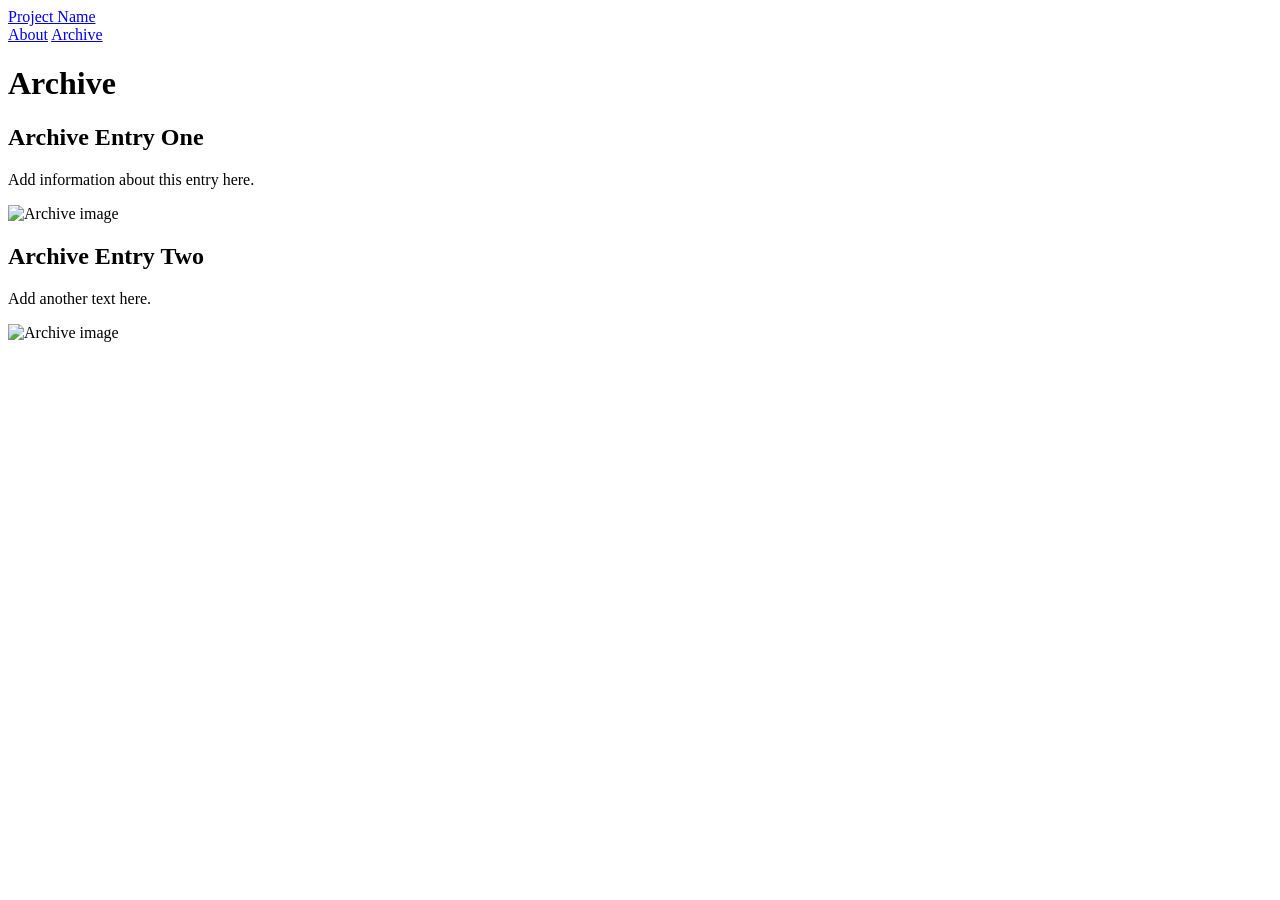
==== archive.html @ d58a5eec "Create archive.html" ====
<!DOCTYPE html>
<html lang="en">
<head>
    <meta charset="UTF-8">
    <meta name="viewport" content="width=device-width, initial-scale=1.0">

    <title>Archive — Project Name</title>

    <link rel="stylesheet" href="style.css">
</head>

<body>

    <header>
        <a class="project-title" href="index.html">Project Name</a>

        <nav>
            <a href="index.html">About</a>
            <a href="archive.html">Archive</a>
        </nav>
    </header>

    <main>
        <h1>Archive</h1>

        <section class="archive-entry">
            <h2>Archive Entry One</h2>

            <p>
                Add information about this entry here.
            </p>

            <img src="images/archive-image-1.jpg" alt="Archive image">
        </section>

        <section class="archive-entry">
            <h2>Archive Entry Two</h2>

            <p>
                Add another text here.
            </p>

            <img src="images/archive-image-2.jpg" alt="Archive image">
        </section>
    </main>

</body>
</html>
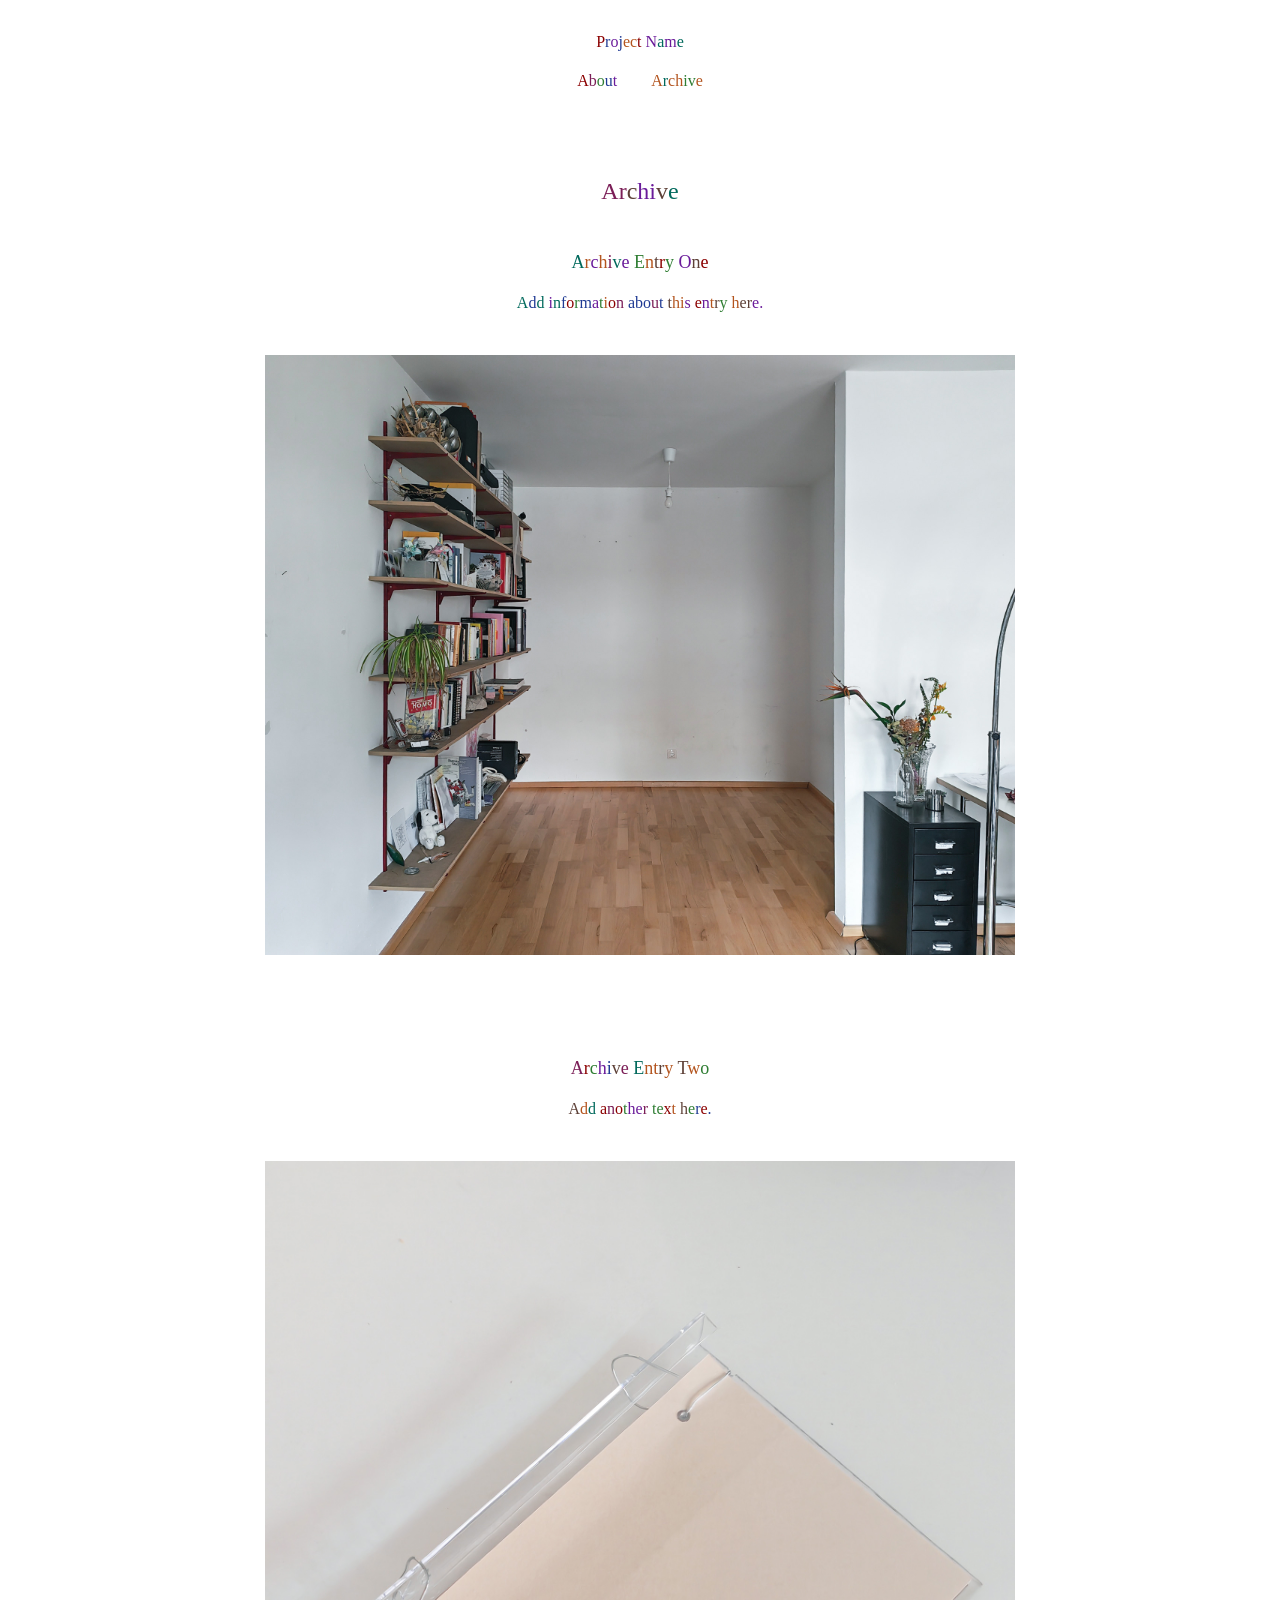
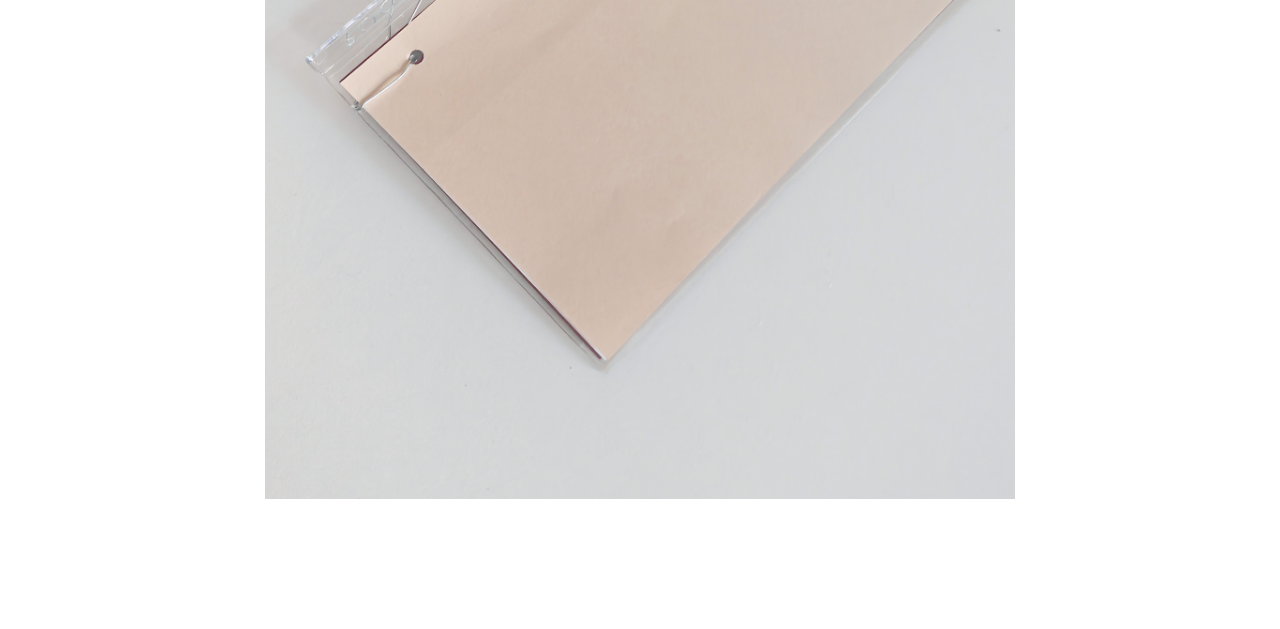
==== commit f2a713cb: "Update archive.html" ====
--- a/archive.html
+++ b/archive.html
@@ -44,5 +44,7 @@
         </section>
     </main>
 
+    <script src="script.js"></script>
+    
 </body>
 </html>
--- a/style.css
+++ b/style.css
@@ -0,0 +1,84 @@
+* {
+    box-sizing: border-box;
+}
+
+body {
+    margin: 0;
+    padding: 30px;
+
+    background: white;
+    color: black;
+
+    font-family: "Times New Roman", Times, serif;
+    font-size: 16px;
+    line-height: 1.5;
+    text-align: center;
+}
+
+header {
+    text-align: center;
+    margin-bottom: 80px;
+}
+
+.project-title {
+    color: black;
+    text-decoration: none;
+}
+
+nav {
+    margin-top: 15px;
+}
+
+nav a {
+    margin: 0 15px;
+    color: black;
+    text-decoration: none;
+}
+
+nav a:hover,
+.project-title:hover {
+    text-decoration: underline;
+}
+
+main {
+    max-width: 750px;
+    margin: 0 auto;
+}
+
+h1 {
+    margin: 0 0 40px;
+    font-size: 24px;
+    font-weight: normal;
+}
+
+h2 {
+    margin: 0 0 15px;
+    font-size: 18px;
+    font-weight: normal;
+}
+
+p {
+    max-width: 600px;
+    margin: 0 auto 30px;
+}
+
+img {
+    display: block;
+    width: 100%;
+    height: auto;
+    margin: 40px auto;
+}
+
+.archive-entry {
+    margin-bottom: 100px;
+}
+
+@media (max-width: 600px) {
+    body {
+        padding: 20px;
+    }
+
+    header {
+        margin-bottom: 60px;
+    }
+}
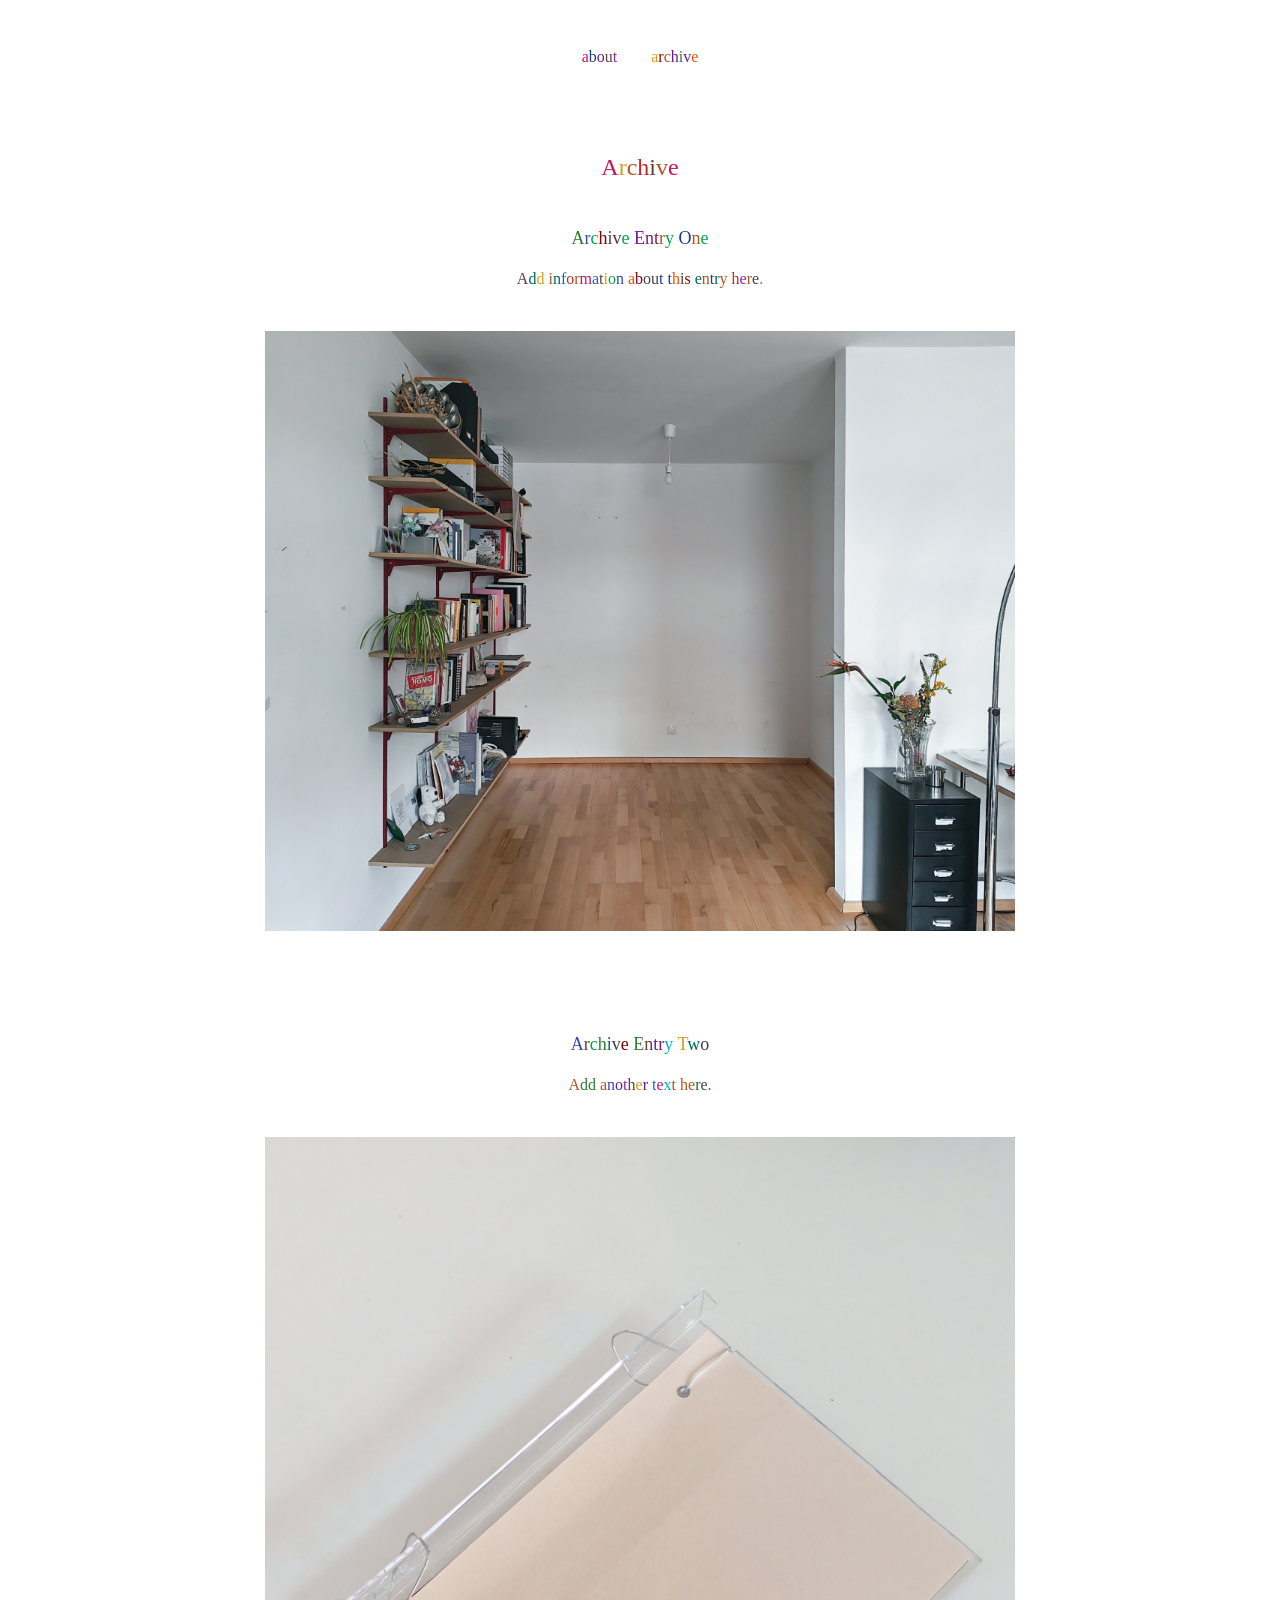
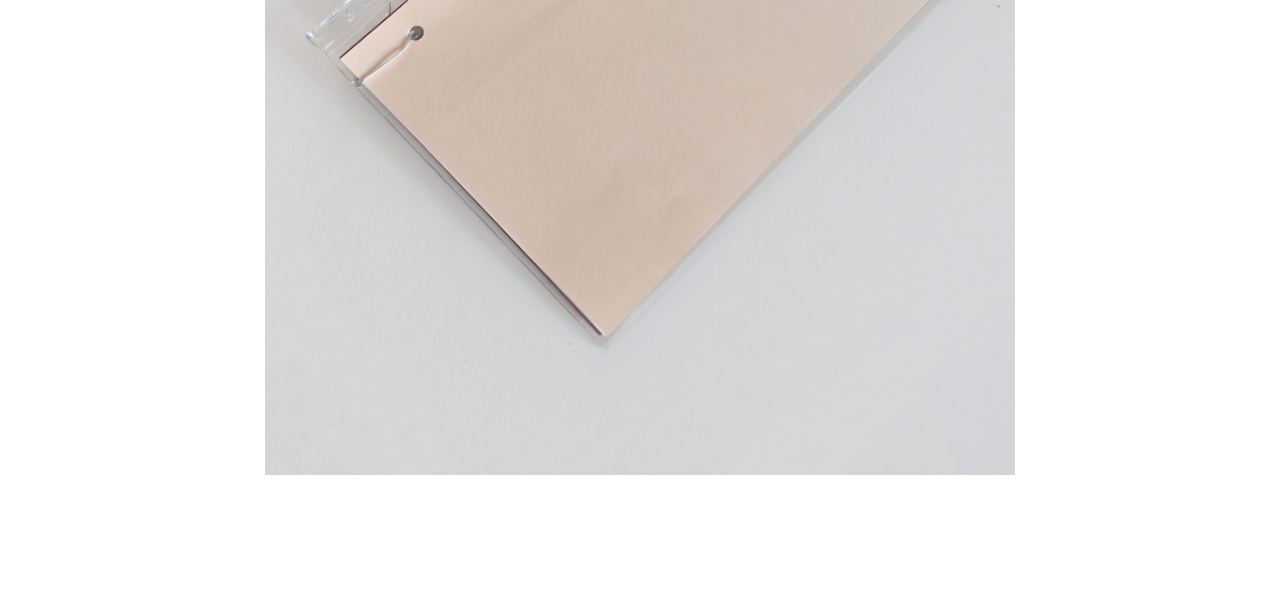
==== commit 23b3c675: "Update archive.html" ====
--- a/archive.html
+++ b/archive.html
@@ -12,11 +12,10 @@
 <body>
 
     <header>
-        <a class="project-title" href="index.html">Project Name</a>
 
         <nav>
-            <a href="index.html">About</a>
-            <a href="archive.html">Archive</a>
+            <a href="index.html">about</a>
+            <a href="archive.html">archive</a>
         </nav>
     </header>
 
--- a/style.css
+++ b/style.css
@@ -37,7 +37,7 @@
 
 nav a:hover,
 .project-title:hover {
-    text-decoration: underline;
+    font-weight: bold;
 }
 
 main {
@@ -58,8 +58,15 @@
 }
 
 p {
+
     max-width: 600px;
     margin: 0 auto 30px;
+    text-align: center;
+
+    word-break: normal;
+    overflow-wrap: normal;
+    hyphens: none;
+
 }
 
 img {
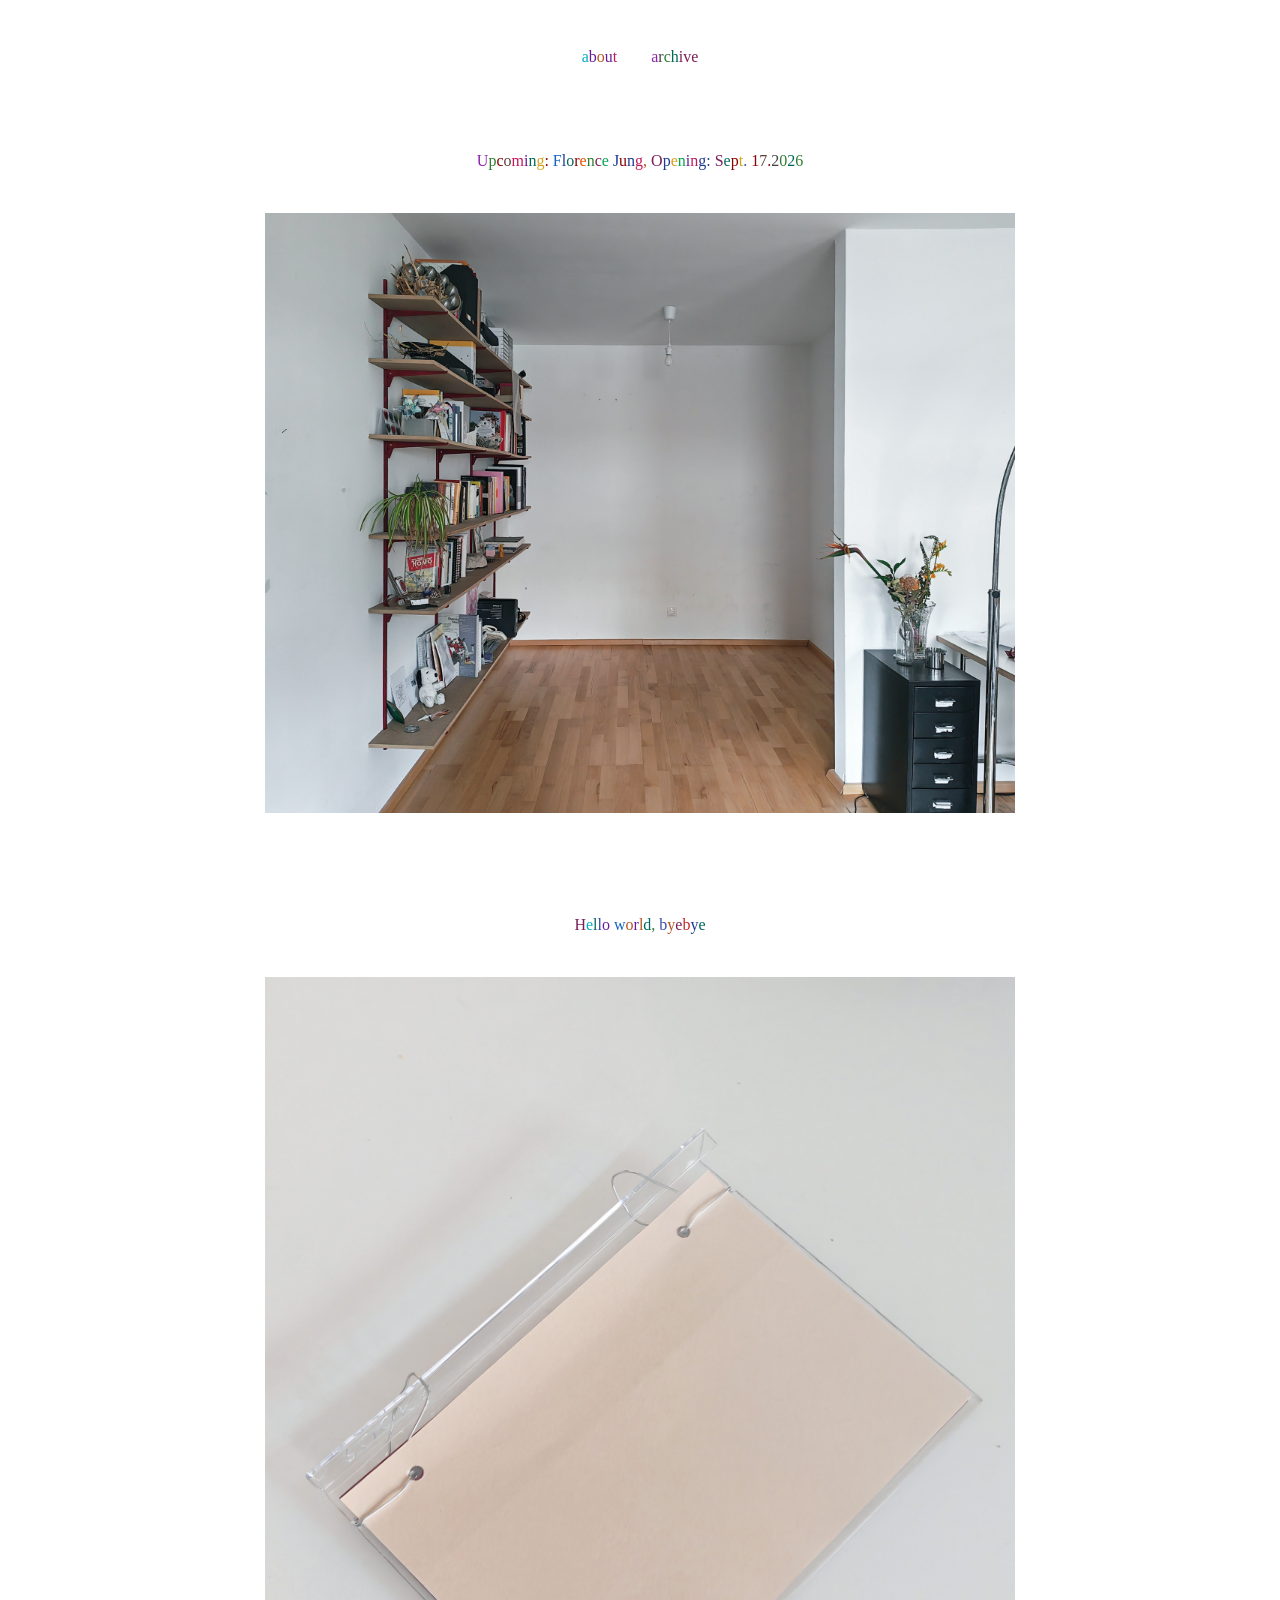
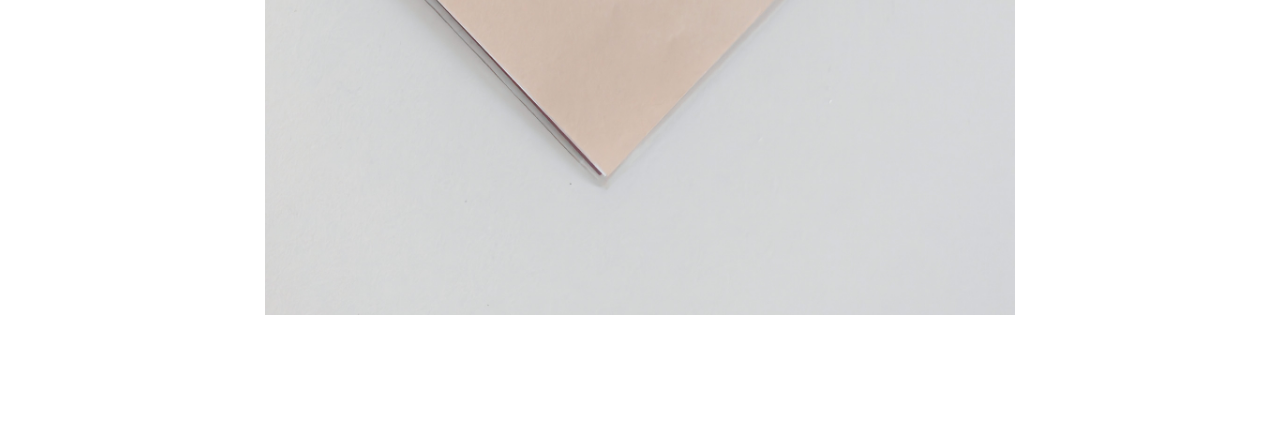
==== commit a19e8c1f: "Update archive.html" ====
--- a/archive.html
+++ b/archive.html
@@ -20,23 +20,20 @@
     </header>
 
     <main>
-        <h1>Archive</h1>
 
         <section class="archive-entry">
-            <h2>Archive Entry One</h2>
-
+            
             <p>
-                Add information about this entry here.
+                Upcoming: Florence Jung, Opening: Sept. 17.2026
             </p>
 
             <img src="images/archive-image-1.jpg" alt="Archive image">
         </section>
 
         <section class="archive-entry">
-            <h2>Archive Entry Two</h2>
 
             <p>
-                Add another text here.
+                Hello world, byebye
             </p>
 
             <img src="images/archive-image-2.jpg" alt="Archive image">
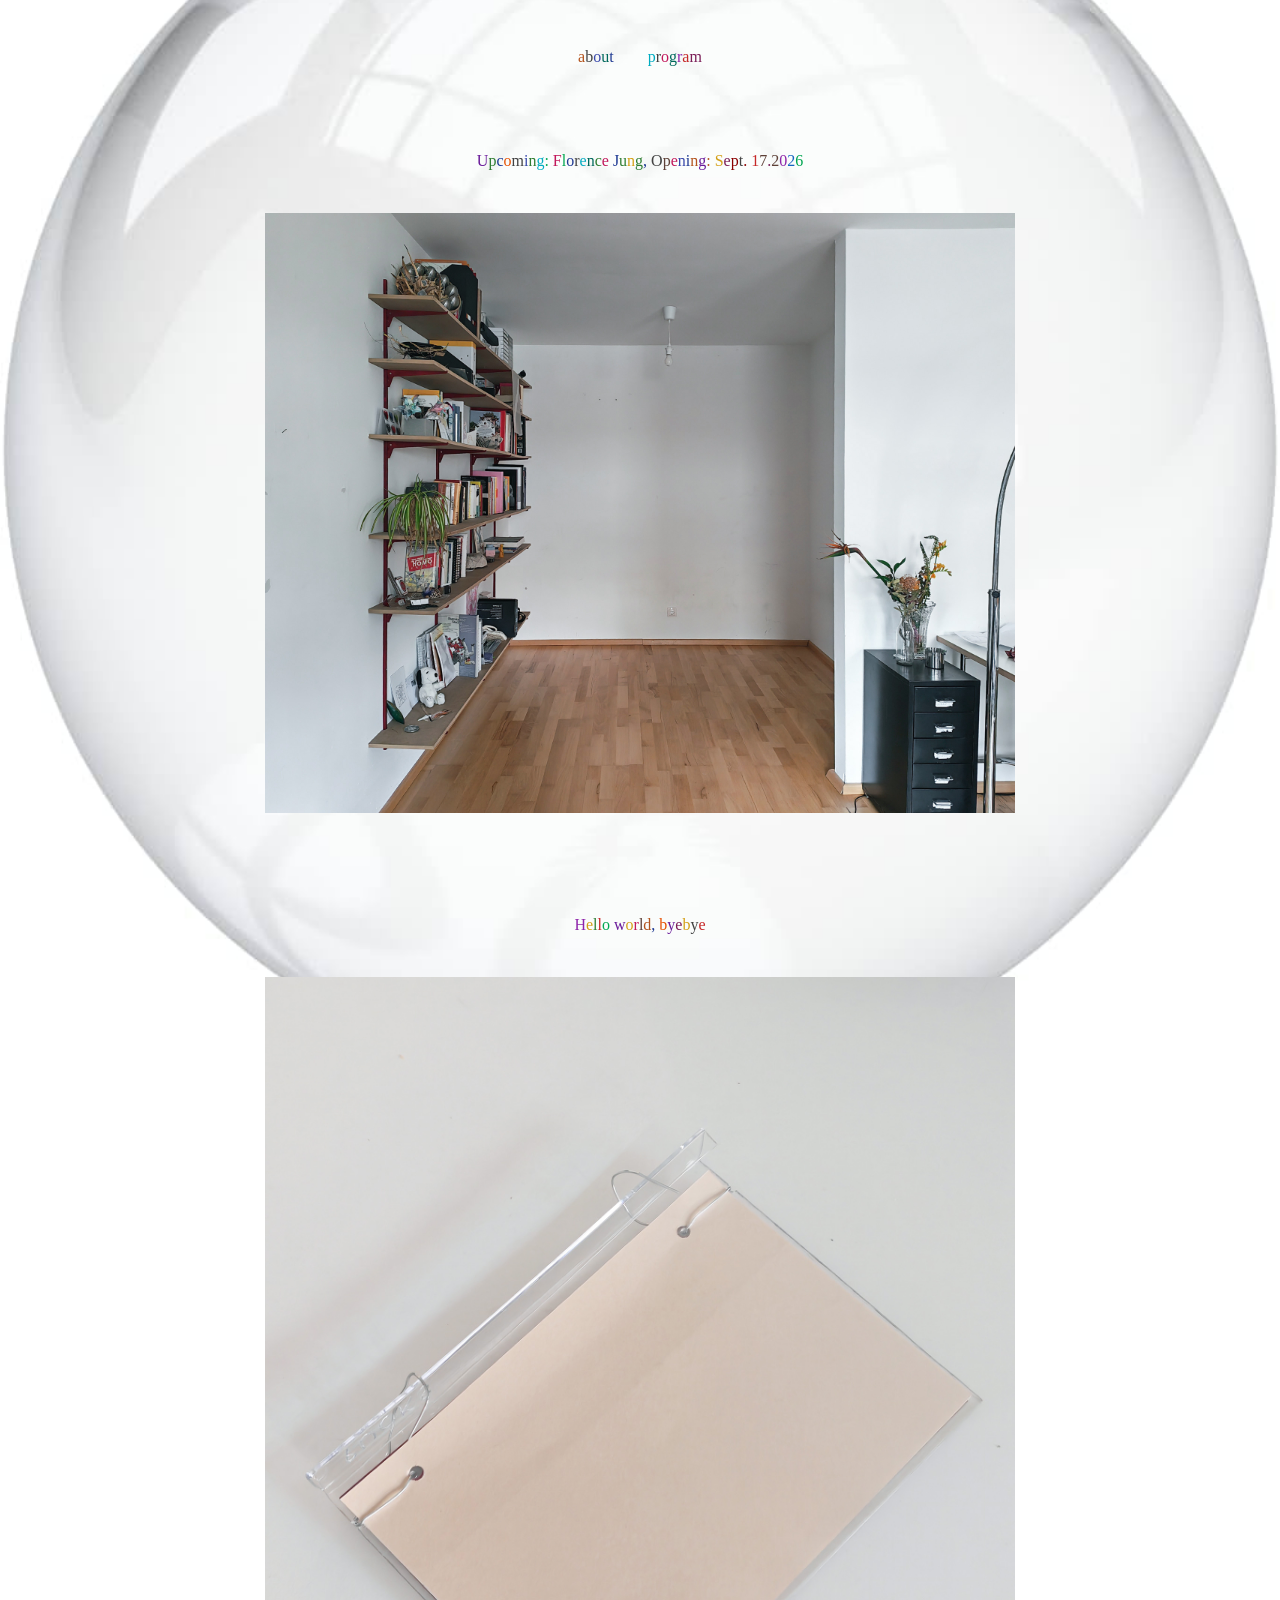
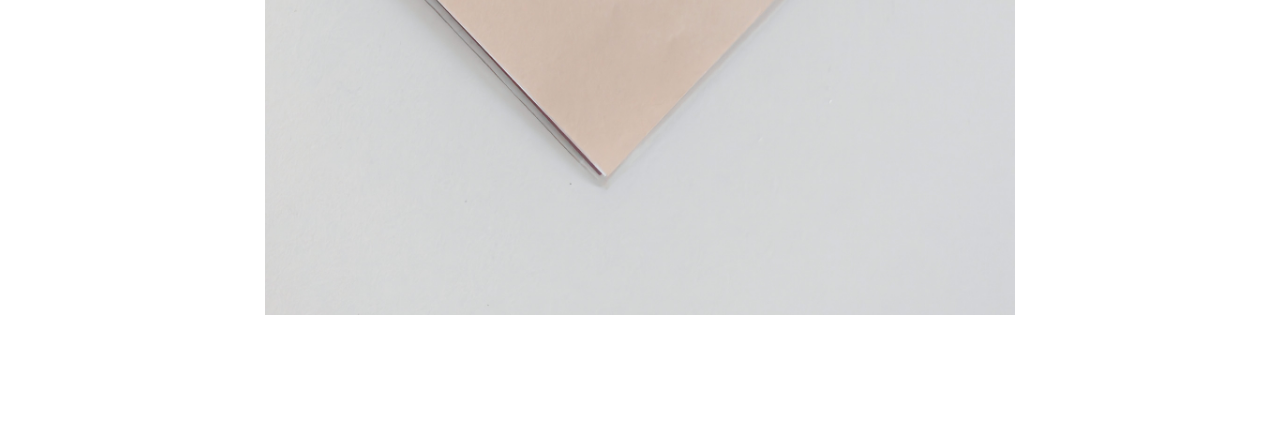
==== commit a629a0b6: "Update archive.html" ====
--- a/archive.html
+++ b/archive.html
@@ -15,7 +15,7 @@
 
         <nav>
             <a href="index.html">about</a>
-            <a href="archive.html">archive</a>
+            <a href="archive.html">program</a>
         </nav>
     </header>
 
--- a/style.css
+++ b/style.css
@@ -6,7 +6,12 @@
     margin: 0;
     padding: 30px;
 
-    background: white;
+    background-image: url("images/sphere.jpg");
+    background-size: cover;
+    background-position: center;
+    background-repeat: no-repeat;
+    background-attachment: fixed;
+
     color: black;
 
     font-family: "Times New Roman", Times, serif;
@@ -20,9 +25,14 @@
     margin-bottom: 80px;
 }
 
-.project-title {
-    color: black;
+a {
+    color: inherit;
     text-decoration: none;
+}
+
+a:hover {
+    text-decoration: none;
+    font-weight: bold;
 }
 
 nav {
@@ -31,13 +41,6 @@
 
 nav a {
     margin: 0 15px;
-    color: black;
-    text-decoration: none;
-}
-
-nav a:hover,
-.project-title:hover {
-    font-weight: bold;
 }
 
 main {
@@ -58,7 +61,6 @@
 }
 
 p {
-
     max-width: 600px;
     margin: 0 auto 30px;
     text-align: center;
@@ -66,7 +68,6 @@
     word-break: normal;
     overflow-wrap: normal;
     hyphens: none;
-
 }
 
 img {
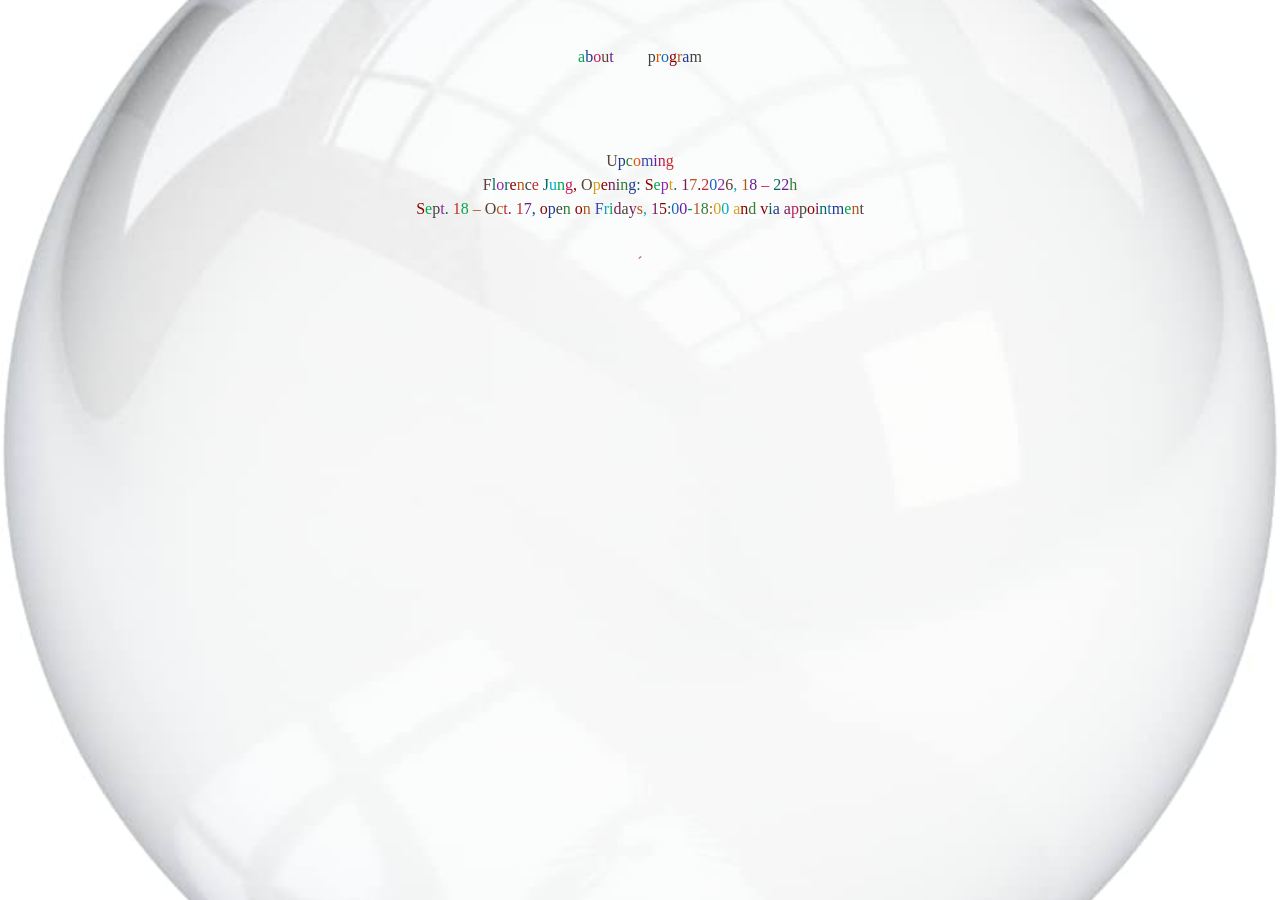
==== commit 6a4e1664: "Update archive.html" ====
--- a/archive.html
+++ b/archive.html
@@ -24,20 +24,13 @@
         <section class="archive-entry">
             
             <p>
-                Upcoming: Florence Jung, Opening: Sept. 17.2026
+                Upcoming<br> 
+                Florence Jung, Opening: Sept. 17.2026, 18 – 22h<br>
+                Sept. 18 – Oct. 17, open on Fridays, 15:00-18:00 and via appointment
             </p>
 
-            <img src="images/archive-image-1.jpg" alt="Archive image">
-        </section>
+´        </section>
 
-        <section class="archive-entry">
-
-            <p>
-                Hello world, byebye
-            </p>
-
-            <img src="images/archive-image-2.jpg" alt="Archive image">
-        </section>
     </main>
 
     <script src="script.js"></script>
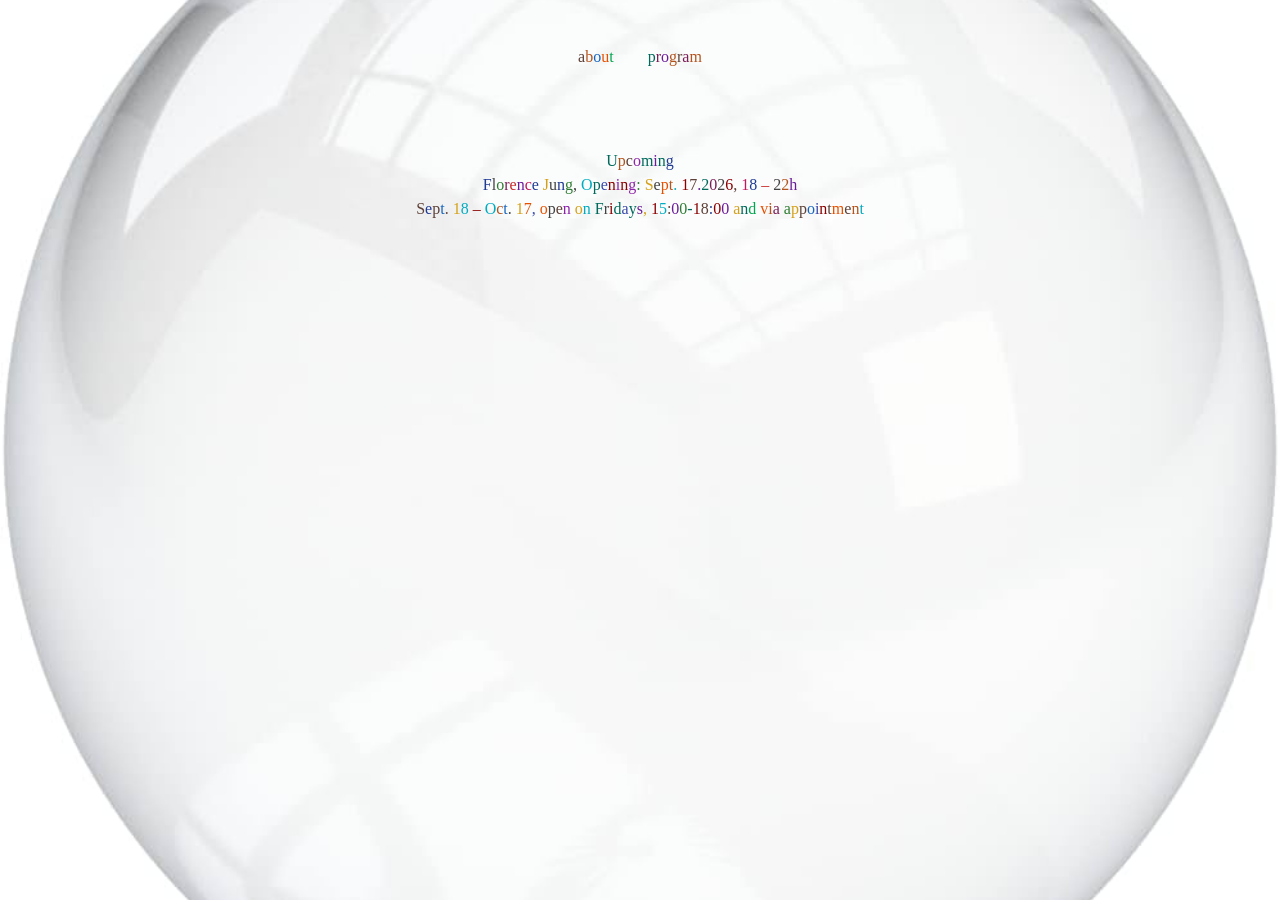
==== commit bd703594: "Update archive.html" ====
--- a/archive.html
+++ b/archive.html
@@ -29,7 +29,7 @@
                 Sept. 18 – Oct. 17, open on Fridays, 15:00-18:00 and via appointment
             </p>
 
-´        </section>
+        </section>
 
     </main>
 
